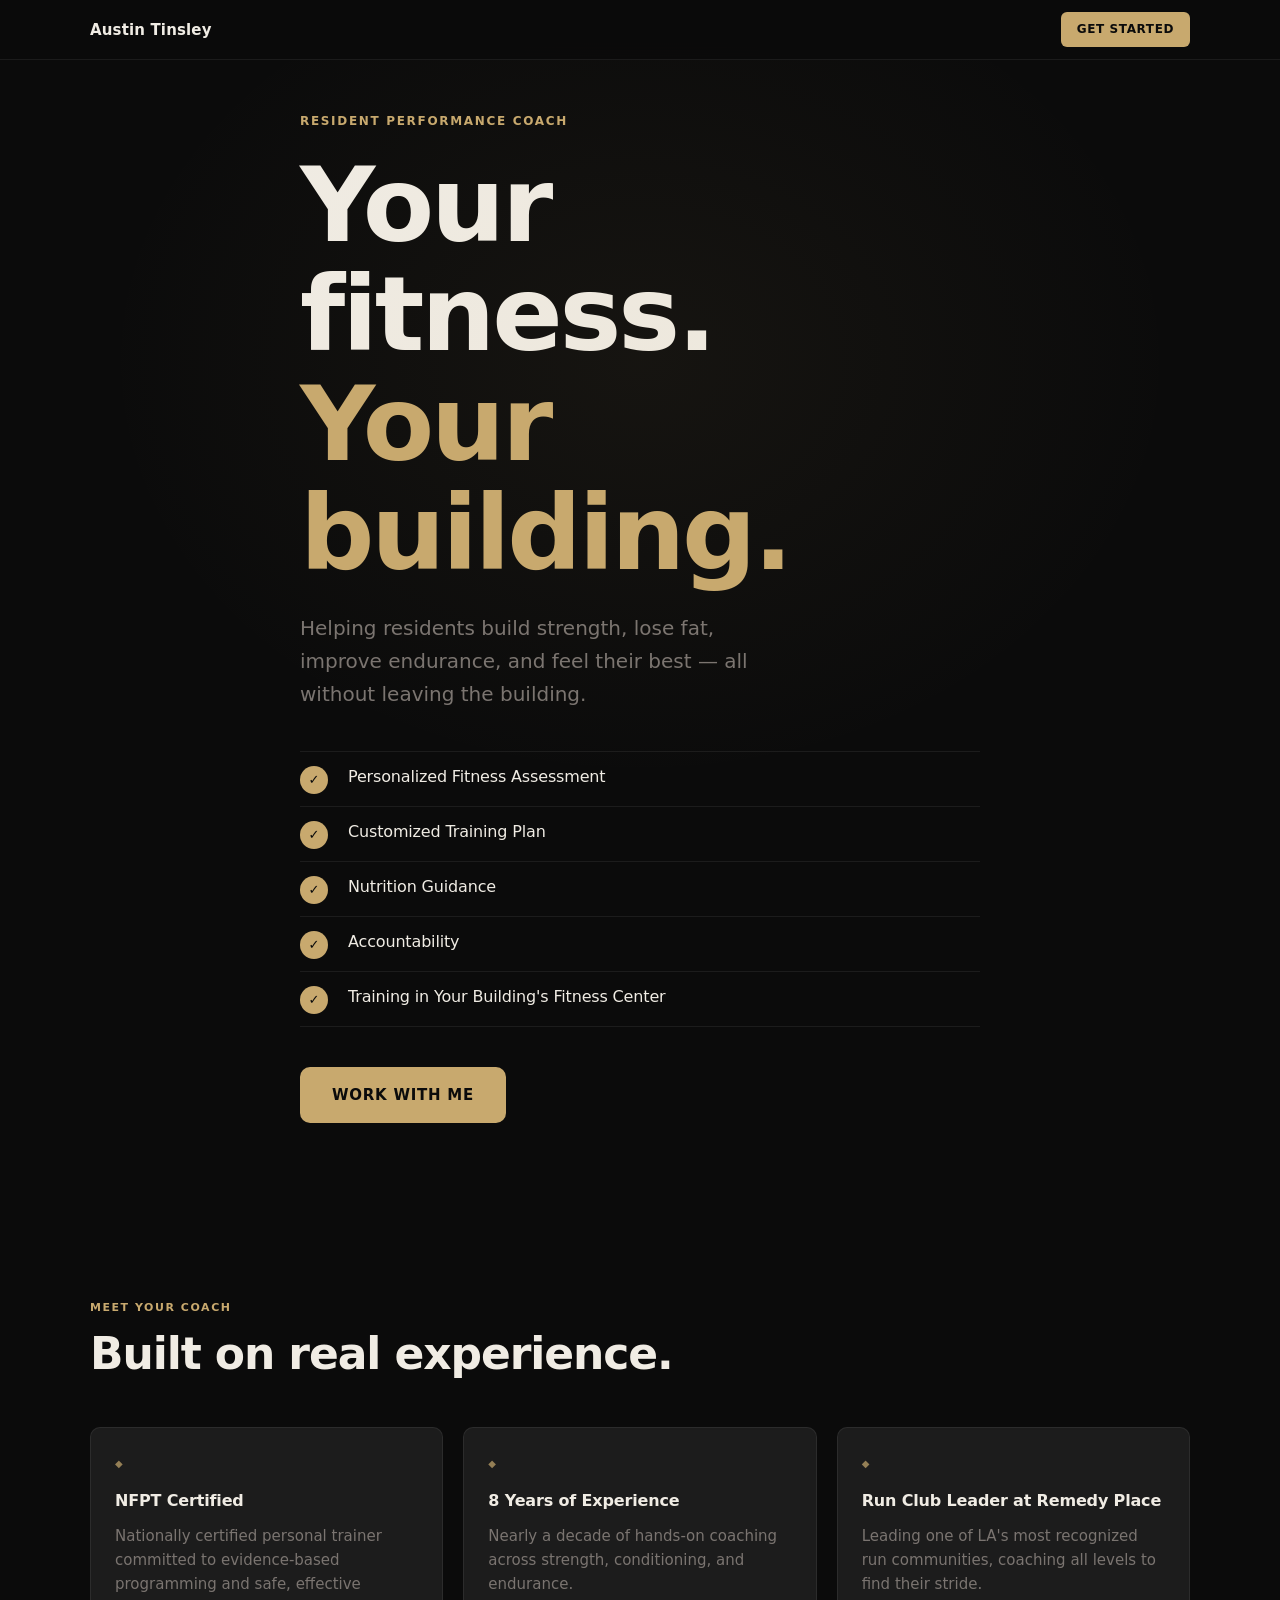
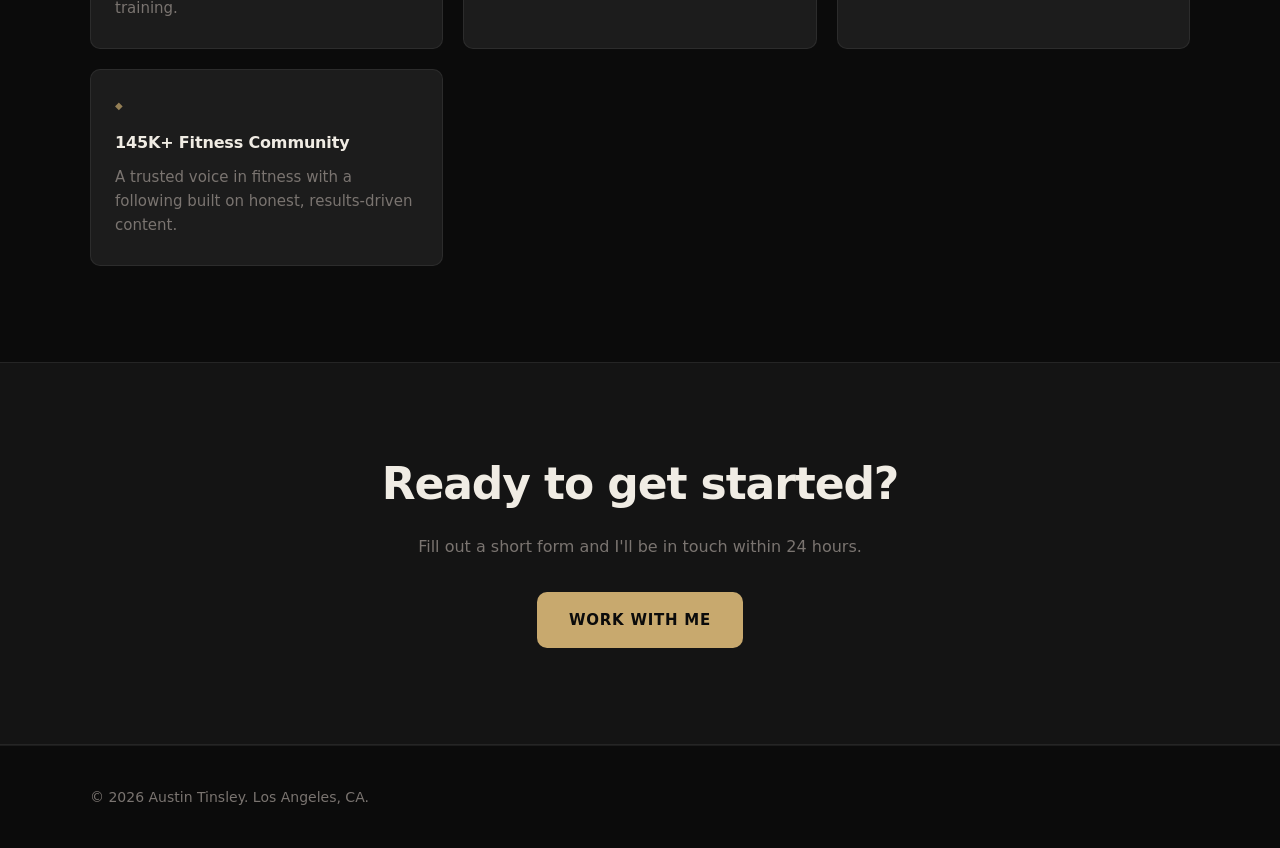
==== index.html @ e9314bbe "Move benefits into hero, button below list" ====
<!DOCTYPE html>
<html lang="en">
<head>
  <meta charset="UTF-8">
  <meta name="viewport" content="width=device-width, initial-scale=1.0">
  <meta name="description" content="Austin Tinsley — Resident Performance Coach. Personalized training right in your building.">
  <title>Austin Tinsley — Resident Performance Coach</title>
  <link rel="stylesheet" href="styles.css">
</head>
<body class="landing">

  <!-- ── Nav ──────────────────────────────────────────────────────────────── -->
  <nav class="nav">
    <div class="nav-inner">
      <span class="nav-logo">Austin Tinsley</span>
      <a href="/form" class="btn btn-sm">Get Started</a>
    </div>
  </nav>

  <!-- ── Hero + Benefits ───────────────────────────────────────────────────── -->
  <section class="hero">
    <div class="container">
      <p class="hero-eyebrow">Resident Performance Coach</p>
      <h1 class="hero-headline">Your fitness.<br><span class="accent">Your building.</span></h1>
      <p class="hero-sub">
        Helping residents build strength, lose fat, improve endurance, and feel their best — all without leaving the building.
      </p>

      <ul class="benefits-list hero-benefits">
        <li class="benefit-item">
          <span class="benefit-check">&#10003;</span>
          <div>
            <h3>Personalized Fitness Assessment</h3>
          </div>
        </li>
        <li class="benefit-item">
          <span class="benefit-check">&#10003;</span>
          <div>
            <h3>Customized Training Plan</h3>
          </div>
        </li>
        <li class="benefit-item">
          <span class="benefit-check">&#10003;</span>
          <div>
            <h3>Nutrition Guidance</h3>
          </div>
        </li>
        <li class="benefit-item">
          <span class="benefit-check">&#10003;</span>
          <div>
            <h3>Accountability</h3>
          </div>
        </li>
        <li class="benefit-item">
          <span class="benefit-check">&#10003;</span>
          <div>
            <h3>Training in Your Building's Fitness Center</h3>
          </div>
        </li>
      </ul>

      <a href="/form" class="btn btn-lg">Work With Me</a>
    </div>
  </section>

  <!-- ── Meet Your Coach ───────────────────────────────────────────────────── -->
  <section class="section" id="about">
    <div class="container">
      <p class="section-label">Meet Your Coach</p>
      <h2 class="section-heading">Built on real experience.</h2>
      <div class="coach-grid">
        <div class="cred-card">
          <div class="cred-icon">&#9670;</div>
          <h3>NFPT Certified</h3>
          <p>Nationally certified personal trainer committed to evidence-based programming and safe, effective training.</p>
        </div>
        <div class="cred-card">
          <div class="cred-icon">&#9670;</div>
          <h3>8 Years of Experience</h3>
          <p>Nearly a decade of hands-on coaching across strength, conditioning, and endurance.</p>
        </div>
        <div class="cred-card">
          <div class="cred-icon">&#9670;</div>
          <h3>Run Club Leader at Remedy Place</h3>
          <p>Leading one of LA's most recognized run communities, coaching all levels to find their stride.</p>
        </div>
        <div class="cred-card">
          <div class="cred-icon">&#9670;</div>
          <h3>145K+ Fitness Community</h3>
          <p>A trusted voice in fitness with a following built on honest, results-driven content.</p>
        </div>
      </div>
    </div>
  </section>

  <!-- ── CTA ───────────────────────────────────────────────────────────────── -->
  <section class="section section-alt" id="cta">
    <div class="container cta-center">
      <h2 class="section-heading">Ready to get started?</h2>
      <p class="cta-sub">Fill out a short form and I'll be in touch within 24 hours.</p>
      <a href="/form" class="btn btn-lg">Work With Me</a>
    </div>
  </section>

  <!-- ── Footer ────────────────────────────────────────────────────────────── -->
  <footer class="footer">
    <div class="container">
      <p>&copy; 2026 Austin Tinsley. Los Angeles, CA.</p>
    </div>
  </footer>

</body>
</html>
---- styles.css ----
/* =============================================================================
   Coaching Intake Form — Styles
   Dark luxury theme. Mobile-first, no dependencies.
   ============================================================================= */

/* --- Custom Properties ---------------------------------------------------- */
:root {
  --bg:            #0b0b0b;
  --surface:       #141414;
  --surface-2:     #1c1c1c;
  --border:        rgba(255, 255, 255, 0.07);
  --border-focus:  #c8a96e;
  --accent:        #c8a96e;
  --accent-dim:    rgba(200, 169, 110, 0.12);
  --text:          #f0ece4;
  --text-muted:    #7a7470;
  --text-label:    #b0a898;
  --error:         #e05c5c;
  --error-bg:      rgba(224, 92, 92, 0.08);
  --success:       #5cb87a;
  --success-bg:    rgba(92, 184, 122, 0.08);
  --radius:        10px;
  --radius-sm:     6px;
  --transition:    180ms ease;
  --font:          -apple-system, BlinkMacSystemFont, 'Segoe UI', system-ui, sans-serif;
  --max-width:     680px;
}

/* --- Reset ----------------------------------------------------------------- */
*, *::before, *::after { box-sizing: border-box; margin: 0; padding: 0; }

/* --- Base ------------------------------------------------------------------ */
html {
  font-size: 16px;
  -webkit-text-size-adjust: 100%;
}

body {
  background: var(--bg);
  color: var(--text);
  font-family: var(--font);
  font-size: 1rem;
  line-height: 1.6;
  min-height: 100dvh;
  padding: 2rem 1rem 4rem;
}

/* --- Layout ---------------------------------------------------------------- */
.container {
  max-width: var(--max-width);
  margin: 0 auto;
}

/* --- Header ---------------------------------------------------------------- */
.header {
  text-align: center;
  padding: 2rem 0 2.5rem;
}

.header h1 {
  font-size: clamp(1.75rem, 5vw, 2.5rem);
  font-weight: 700;
  letter-spacing: -0.02em;
  color: var(--text);
  line-height: 1.2;
}

.header h1 span {
  color: var(--accent);
}

.subtitle {
  margin-top: 0.625rem;
  color: var(--text-muted);
  font-size: 0.9375rem;
}

/* --- Form sections --------------------------------------------------------- */
.form-section {
  background: var(--surface);
  border: 1px solid var(--border);
  border-radius: var(--radius);
  padding: 1.75rem 1.5rem;
  margin-bottom: 1.25rem;
}

.section-title {
  font-size: 0.6875rem;
  font-weight: 600;
  letter-spacing: 0.12em;
  text-transform: uppercase;
  color: var(--accent);
  margin-bottom: 1.5rem;
}

/* --- Field ----------------------------------------------------------------- */
.field {
  margin-bottom: 1.25rem;
}

.field:last-child {
  margin-bottom: 0;
}

/* Two-column row on wider screens */
.row {
  display: grid;
  gap: 1rem;
  margin-bottom: 1.25rem;
}

@media (min-width: 480px) {
  .row {
    grid-template-columns: 1fr 1fr;
  }
}

.row .field {
  margin-bottom: 0;
}

/* --- Labels --------------------------------------------------------------- */
label {
  display: block;
  font-size: 0.875rem;
  font-weight: 500;
  color: var(--text-label);
  margin-bottom: 0.5rem;
  letter-spacing: 0.01em;
}

.required {
  color: var(--accent);
  margin-left: 1px;
}

/* --- Inputs / Selects / Textareas ----------------------------------------- */
input,
select,
textarea {
  display: block;
  width: 100%;
  background: var(--surface-2);
  border: 1px solid var(--border);
  border-radius: var(--radius-sm);
  color: var(--text);
  font-family: var(--font);
  font-size: 1rem;
  padding: 0.75rem 1rem;
  transition: border-color var(--transition), background var(--transition), box-shadow var(--transition);
  appearance: none;
  -webkit-appearance: none;
  outline: none;
  line-height: 1.5;
}

input::placeholder,
textarea::placeholder {
  color: var(--text-muted);
  opacity: 1;
}

/* Custom select arrow */
select {
  background-image: url("data:image/svg+xml,%3Csvg xmlns='http://www.w3.org/2000/svg' width='12' height='8' viewBox='0 0 12 8'%3E%3Cpath d='M1 1l5 5 5-5' stroke='%237a7470' stroke-width='1.5' fill='none' stroke-linecap='round' stroke-linejoin='round'/%3E%3C/svg%3E");
  background-repeat: no-repeat;
  background-position: right 1rem center;
  padding-right: 2.5rem;
  cursor: pointer;
}

select option {
  background: var(--surface-2);
  color: var(--text);
}

textarea {
  resize: vertical;
  min-height: 90px;
}

/* Date input icon tint */
input[type="date"]::-webkit-calendar-picker-indicator {
  filter: invert(0.5);
  cursor: pointer;
}

/* Focus state */
input:focus,
select:focus,
textarea:focus {
  border-color: var(--border-focus);
  box-shadow: 0 0 0 3px var(--accent-dim);
  background: #1f1e1c;
}

/* Invalid / error state */
input.invalid,
select.invalid,
textarea.invalid {
  border-color: var(--error);
  box-shadow: 0 0 0 3px var(--error-bg);
}

/* --- Inline errors --------------------------------------------------------- */
.error {
  display: block;
  font-size: 0.8125rem;
  color: var(--error);
  margin-top: 0.375rem;
  min-height: 1.2em;
}

/* --- Submit area ----------------------------------------------------------- */
.submit-area {
  margin-top: 2rem;
}

#submitBtn {
  display: block;
  width: 100%;
  background: var(--accent);
  color: #0b0b0b;
  font-family: var(--font);
  font-size: 1rem;
  font-weight: 700;
  letter-spacing: 0.04em;
  text-transform: uppercase;
  border: none;
  border-radius: var(--radius);
  padding: 1rem;
  cursor: pointer;
  transition: opacity var(--transition), transform var(--transition);
  min-height: 56px;
}

#submitBtn:hover:not(:disabled) {
  opacity: 0.88;
}

#submitBtn:active:not(:disabled) {
  transform: scale(0.99);
}

#submitBtn:disabled {
  opacity: 0.5;
  cursor: not-allowed;
}

/* Loading dots animation */
.btn-loading::after {
  content: '';
  display: inline-block;
  width: 4px;
  height: 4px;
  background: currentColor;
  border-radius: 50%;
  margin-left: 8px;
  animation: dots 1s steps(3, end) infinite;
  vertical-align: middle;
}

@keyframes dots {
  0%   { box-shadow: 0 0, 10px 0, 20px 0; opacity: 0.2; }
  33%  { box-shadow: 0 0, 10px 0, 20px 0; opacity: 1; }
  66%  { box-shadow: 0 0 #0000, 10px 0, 20px 0; opacity: 1; }
  100% { box-shadow: 0 0 #0000, 10px 0 #0000, 20px 0; opacity: 1; }
}

/* --- Success message ------------------------------------------------------- */
.success-message {
  background: var(--success-bg);
  border: 1px solid rgba(92, 184, 122, 0.2);
  border-radius: var(--radius);
  padding: 3rem 2rem;
  text-align: center;
  margin-top: 1rem;
}

.success-icon {
  width: 56px;
  height: 56px;
  background: var(--success);
  color: #0b0b0b;
  border-radius: 50%;
  display: flex;
  align-items: center;
  justify-content: center;
  font-size: 1.5rem;
  font-weight: 700;
  margin: 0 auto 1.5rem;
}

.success-message h2 {
  font-size: 1.5rem;
  margin-bottom: 0.5rem;
}

.success-message p {
  color: var(--text-muted);
}

/* --- Error banner ---------------------------------------------------------- */
.error-banner {
  background: var(--error-bg);
  border: 1px solid rgba(224, 92, 92, 0.25);
  border-radius: var(--radius-sm);
  padding: 1rem 1.25rem;
  margin-top: 1rem;
  color: var(--error);
  font-size: 0.9375rem;
}

/* --- Utility -------------------------------------------------------------- */
[hidden] { display: none !important; }

/* =============================================================================
   Landing Page Styles
   ============================================================================= */

/* Nav */
.nav {
  position: fixed;
  top: 0;
  left: 0;
  right: 0;
  z-index: 100;
  padding: 0 1.5rem;
  height: 60px;
  display: flex;
  align-items: center;
  background: rgba(11, 11, 11, 0.85);
  backdrop-filter: blur(12px);
  -webkit-backdrop-filter: blur(12px);
  border-bottom: 1px solid var(--border);
}

.nav-inner {
  width: 100%;
  max-width: 1100px;
  margin: 0 auto;
  display: flex;
  align-items: center;
  justify-content: space-between;
}

.nav-logo {
  font-size: 0.9375rem;
  font-weight: 600;
  letter-spacing: 0.01em;
  color: var(--text);
  text-decoration: none;
}

.nav-tag {
  font-size: 0.8125rem;
  color: var(--text-muted);
  letter-spacing: 0.06em;
  text-transform: uppercase;
}

/* Buttons */
.btn {
  display: inline-block;
  background: var(--accent);
  color: #0b0b0b;
  font-family: var(--font);
  font-weight: 700;
  letter-spacing: 0.05em;
  text-transform: uppercase;
  text-decoration: none;
  border-radius: var(--radius);
  border: none;
  cursor: pointer;
  transition: opacity var(--transition), transform var(--transition);
  white-space: nowrap;
}

.btn:hover { opacity: 0.88; }
.btn:active { transform: scale(0.98); }

.btn-sm {
  font-size: 0.75rem;
  padding: 0.5rem 1rem;
  border-radius: var(--radius-sm);
}

.btn-lg {
  font-size: 0.9375rem;
  padding: 1rem 2rem;
}

/* Landing body offset for fixed nav */
body.landing {
  padding: 0;
}

/* Hero */
.hero {
  display: flex;
  align-items: center;
  padding: 7rem 1.5rem 5rem;
  position: relative;
}

.hero::before {
  content: '';
  position: absolute;
  inset: 0;
  background: radial-gradient(ellipse 60% 50% at 50% 30%, rgba(200, 169, 110, 0.06) 0%, transparent 70%);
  pointer-events: none;
}

.hero-eyebrow {
  font-size: 0.75rem;
  font-weight: 600;
  letter-spacing: 0.14em;
  text-transform: uppercase;
  color: var(--accent);
  margin-bottom: 1.25rem;
}

.hero-headline {
  font-size: clamp(3rem, 9vw, 6.5rem);
  font-weight: 700;
  letter-spacing: -0.03em;
  line-height: 1.05;
  color: var(--text);
  margin-bottom: 1.5rem;
}

.hero-sub {
  font-size: clamp(1rem, 2.5vw, 1.25rem);
  color: var(--text-muted);
  max-width: 460px;
  line-height: 1.65;
  margin-bottom: 2.5rem;
}

.accent { color: var(--accent); }

/* Sections */
.section {
  padding: 6rem 1.5rem;
}

.section-alt {
  background: var(--surface);
  border-top: 1px solid var(--border);
  border-bottom: 1px solid var(--border);
}

.section .container {
  max-width: 1100px;
}

.section-label {
  font-size: 0.6875rem;
  font-weight: 600;
  letter-spacing: 0.14em;
  text-transform: uppercase;
  color: var(--accent);
  margin-bottom: 0.75rem;
}

.section-heading {
  font-size: clamp(1.75rem, 4vw, 2.75rem);
  font-weight: 700;
  letter-spacing: -0.025em;
  color: var(--text);
  margin-bottom: 3rem;
  line-height: 1.15;
}

/* Credentials grid */
.cred-grid {
  display: grid;
  gap: 1.25rem;
  grid-template-columns: 1fr;
}

@media (min-width: 640px) {
  .cred-grid { grid-template-columns: repeat(3, 1fr); }
}

.cred-card {
  background: var(--surface-2);
  border: 1px solid var(--border);
  border-radius: var(--radius);
  padding: 1.75rem 1.5rem;
}

.cred-icon {
  color: var(--accent);
  font-size: 0.625rem;
  margin-bottom: 1rem;
  opacity: 0.7;
}

.cred-card h3 {
  font-size: 1rem;
  font-weight: 600;
  color: var(--text);
  margin-bottom: 0.625rem;
  letter-spacing: -0.01em;
}

.cred-card p {
  font-size: 0.9375rem;
  color: var(--text-muted);
  line-height: 1.6;
}

/* Offer list */
.offer-list {
  display: flex;
  flex-direction: column;
  gap: 0;
}

.offer-item {
  display: flex;
  gap: 1.75rem;
  align-items: flex-start;
  padding: 1.75rem 0;
  border-bottom: 1px solid var(--border);
}

.offer-item:first-child { border-top: 1px solid var(--border); }

.offer-num {
  font-size: 0.6875rem;
  font-weight: 700;
  letter-spacing: 0.1em;
  color: var(--accent);
  padding-top: 0.25rem;
  flex-shrink: 0;
  min-width: 2rem;
}

.offer-item h3 {
  font-size: 1.125rem;
  font-weight: 600;
  color: var(--text);
  margin-bottom: 0.375rem;
  letter-spacing: -0.01em;
}

.offer-item p {
  font-size: 0.9375rem;
  color: var(--text-muted);
  line-height: 1.6;
}

/* Steps */
.steps {
  display: flex;
  flex-direction: column;
  gap: 0;
  margin-bottom: 4rem;
}

.step {
  display: flex;
  gap: 1.75rem;
  align-items: flex-start;
}

.step-num {
  width: 36px;
  height: 36px;
  border-radius: 50%;
  border: 1px solid var(--accent);
  color: var(--accent);
  font-size: 0.8125rem;
  font-weight: 700;
  display: flex;
  align-items: center;
  justify-content: center;
  flex-shrink: 0;
}

.step h3 {
  font-size: 1.125rem;
  font-weight: 600;
  color: var(--text);
  margin-bottom: 0.375rem;
  letter-spacing: -0.01em;
}

.step p {
  font-size: 0.9375rem;
  color: var(--text-muted);
  line-height: 1.6;
}

.step-divider {
  width: 1px;
  height: 2.5rem;
  background: var(--border);
  margin-left: 17px;
}

/* CTA block */
.cta-block {
  display: flex;
  flex-direction: column;
  align-items: flex-start;
  gap: 0.875rem;
}

.cta-note {
  font-size: 0.875rem;
  color: var(--text-muted);
}

/* Footer */
.footer {
  padding: 2.5rem 1.5rem;
  border-top: 1px solid var(--border);
}

.footer .container {
  max-width: 1100px;
}

.footer p {
  font-size: 0.875rem;
  color: var(--text-muted);
}

/* Hero benefits — compact, no descriptions */
.hero-benefits {
  margin: 2rem 0 2.5rem;
}

.hero-benefits .benefit-item {
  padding: 0.75rem 0;
  border-bottom: 1px solid var(--border);
}

.hero-benefits .benefit-item:first-child {
  border-top: 1px solid var(--border);
}

.hero-benefits .benefit-item h3 {
  font-size: 1rem;
  font-weight: 500;
  color: var(--text);
}

/* Photo section */
.photo-section {
  padding: 0 1.5rem;
}

.photo-placeholder {
  max-width: 1100px;
  margin: 0 auto;
  height: 480px;
  background: var(--surface);
  border: 1px solid var(--border);
  border-radius: var(--radius);
  display: flex;
  align-items: center;
  justify-content: center;
  color: var(--text-muted);
  font-size: 0.9375rem;
  letter-spacing: 0.02em;
}

.photo-placeholder img {
  width: 100%;
  height: 100%;
  object-fit: cover;
  border-radius: var(--radius);
  display: block;
}

/* Benefits list */
.benefits-list {
  list-style: none;
}

.benefit-item {
  display: flex;
  gap: 1.25rem;
  align-items: flex-start;
  padding: 1.5rem 0;
  border-bottom: 1px solid var(--border);
}

.benefit-item:first-child {
  border-top: 1px solid var(--border);
}

.benefit-check {
  width: 28px;
  height: 28px;
  background: var(--accent);
  color: #0b0b0b;
  border-radius: 50%;
  display: flex;
  align-items: center;
  justify-content: center;
  font-size: 0.8125rem;
  font-weight: 700;
  flex-shrink: 0;
  margin-top: 2px;
}

.benefit-item h3 {
  font-size: 1rem;
  font-weight: 600;
  color: var(--text);
  margin-bottom: 0.25rem;
  letter-spacing: -0.01em;
}

.benefit-item p {
  font-size: 0.9375rem;
  color: var(--text-muted);
  line-height: 1.6;
}

/* Coach grid */
.coach-grid {
  display: grid;
  gap: 1.25rem;
  grid-template-columns: 1fr;
}

@media (min-width: 640px) {
  .coach-grid { grid-template-columns: repeat(2, 1fr); }
}

@media (min-width: 900px) {
  .coach-grid { grid-template-columns: repeat(3, 1fr); }
}

/* CTA center block */
.cta-center {
  text-align: center;
}

.cta-sub {
  font-size: 1rem;
  color: var(--text-muted);
  margin-bottom: 2rem;
  margin-top: -1.5rem;
}

/* Form page nav offset */
body:not(.landing) {
  padding-top: 80px;
}

.form-page {
  padding-bottom: 4rem;
}

.form-page .header {
  padding-top: 2rem;
}
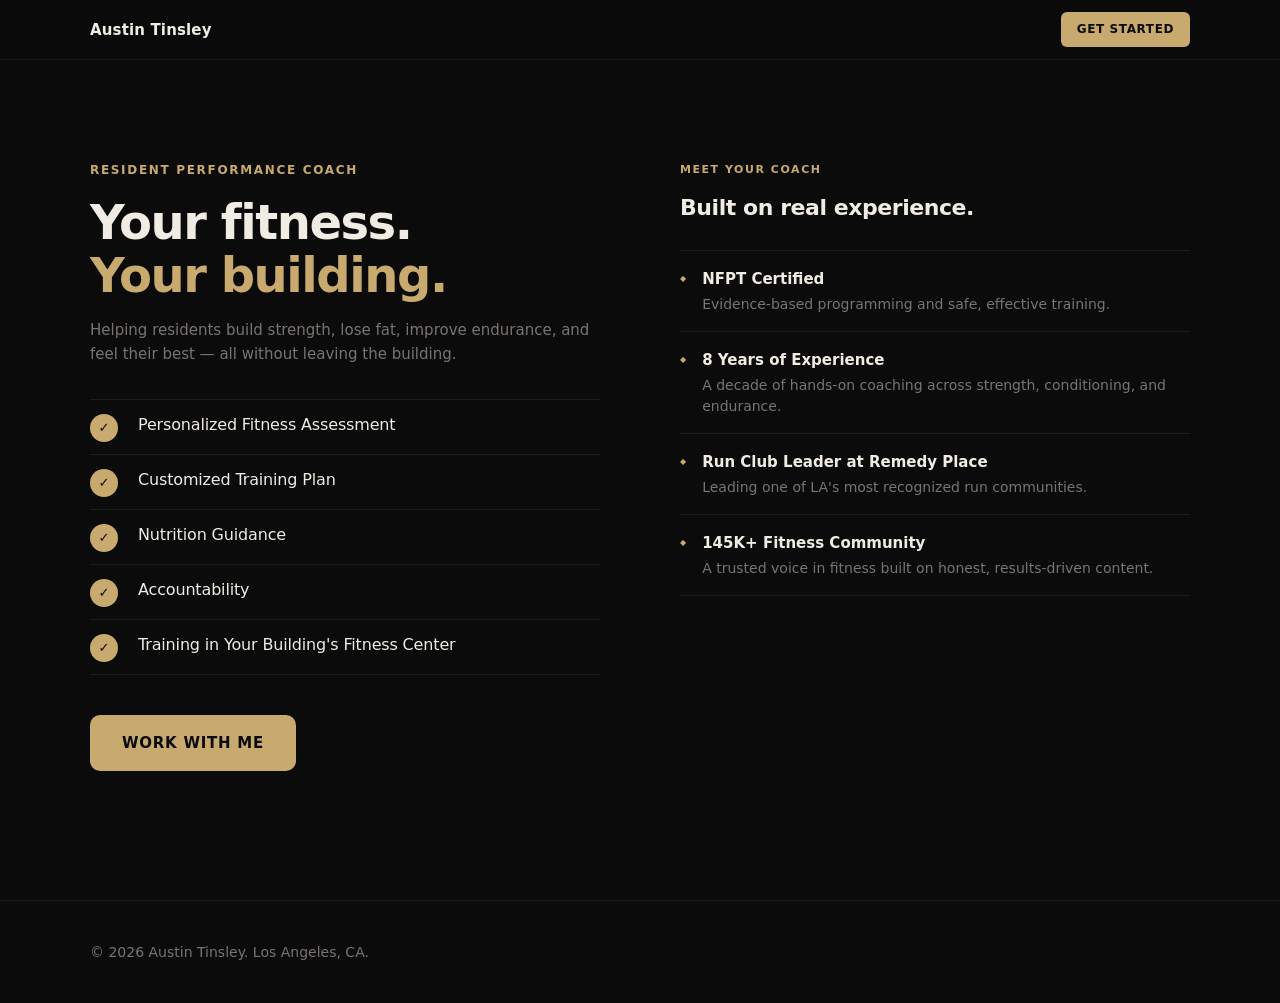
==== commit 02f7d039: "Two-column hero: benefits left, credentials right, all above fold" ====
--- a/index.html
+++ b/index.html
@@ -17,88 +17,78 @@
     </div>
   </nav>
 
-  <!-- ── Hero + Benefits ───────────────────────────────────────────────────── -->
+  <!-- ── Main hero — two column layout ─────────────────────────────────────── -->
   <section class="hero">
-    <div class="container">
-      <p class="hero-eyebrow">Resident Performance Coach</p>
-      <h1 class="hero-headline">Your fitness.<br><span class="accent">Your building.</span></h1>
-      <p class="hero-sub">
-        Helping residents build strength, lose fat, improve endurance, and feel their best — all without leaving the building.
-      </p>
+    <div class="hero-grid">
 
-      <ul class="benefits-list hero-benefits">
-        <li class="benefit-item">
-          <span class="benefit-check">&#10003;</span>
-          <div>
+      <!-- Left: headline + benefits + CTA -->
+      <div class="hero-left">
+        <p class="hero-eyebrow">Resident Performance Coach</p>
+        <h1 class="hero-headline">Your fitness.<br><span class="accent">Your building.</span></h1>
+        <p class="hero-sub">
+          Helping residents build strength, lose fat, improve endurance, and feel their best — all without leaving the building.
+        </p>
+        <ul class="benefits-list hero-benefits">
+          <li class="benefit-item">
+            <span class="benefit-check">&#10003;</span>
             <h3>Personalized Fitness Assessment</h3>
+          </li>
+          <li class="benefit-item">
+            <span class="benefit-check">&#10003;</span>
+            <h3>Customized Training Plan</h3>
+          </li>
+          <li class="benefit-item">
+            <span class="benefit-check">&#10003;</span>
+            <h3>Nutrition Guidance</h3>
+          </li>
+          <li class="benefit-item">
+            <span class="benefit-check">&#10003;</span>
+            <h3>Accountability</h3>
+          </li>
+          <li class="benefit-item">
+            <span class="benefit-check">&#10003;</span>
+            <h3>Training in Your Building's Fitness Center</h3>
+          </li>
+        </ul>
+        <a href="/form" class="btn btn-lg">Work With Me</a>
+      </div>
+
+      <!-- Right: coach credentials -->
+      <div class="hero-right">
+        <p class="section-label">Meet Your Coach</p>
+        <h2 class="hero-right-heading">Built on real experience.</h2>
+        <div class="cred-stack">
+          <div class="cred-row">
+            <span class="cred-dot">&#9670;</span>
+            <div>
+              <h3>NFPT Certified</h3>
+              <p>Evidence-based programming and safe, effective training.</p>
+            </div>
           </div>
-        </li>
-        <li class="benefit-item">
-          <span class="benefit-check">&#10003;</span>
-          <div>
-            <h3>Customized Training Plan</h3>
+          <div class="cred-row">
+            <span class="cred-dot">&#9670;</span>
+            <div>
+              <h3>8 Years of Experience</h3>
+              <p>A decade of hands-on coaching across strength, conditioning, and endurance.</p>
+            </div>
           </div>
-        </li>
-        <li class="benefit-item">
-          <span class="benefit-check">&#10003;</span>
-          <div>
-            <h3>Nutrition Guidance</h3>
+          <div class="cred-row">
+            <span class="cred-dot">&#9670;</span>
+            <div>
+              <h3>Run Club Leader at Remedy Place</h3>
+              <p>Leading one of LA's most recognized run communities.</p>
+            </div>
           </div>
-        </li>
-        <li class="benefit-item">
-          <span class="benefit-check">&#10003;</span>
-          <div>
-            <h3>Accountability</h3>
+          <div class="cred-row">
+            <span class="cred-dot">&#9670;</span>
+            <div>
+              <h3>145K+ Fitness Community</h3>
+              <p>A trusted voice in fitness built on honest, results-driven content.</p>
+            </div>
           </div>
-        </li>
-        <li class="benefit-item">
-          <span class="benefit-check">&#10003;</span>
-          <div>
-            <h3>Training in Your Building's Fitness Center</h3>
-          </div>
-        </li>
-      </ul>
-
-      <a href="/form" class="btn btn-lg">Work With Me</a>
-    </div>
-  </section>
-
-  <!-- ── Meet Your Coach ───────────────────────────────────────────────────── -->
-  <section class="section" id="about">
-    <div class="container">
-      <p class="section-label">Meet Your Coach</p>
-      <h2 class="section-heading">Built on real experience.</h2>
-      <div class="coach-grid">
-        <div class="cred-card">
-          <div class="cred-icon">&#9670;</div>
-          <h3>NFPT Certified</h3>
-          <p>Nationally certified personal trainer committed to evidence-based programming and safe, effective training.</p>
-        </div>
-        <div class="cred-card">
-          <div class="cred-icon">&#9670;</div>
-          <h3>8 Years of Experience</h3>
-          <p>Nearly a decade of hands-on coaching across strength, conditioning, and endurance.</p>
-        </div>
-        <div class="cred-card">
-          <div class="cred-icon">&#9670;</div>
-          <h3>Run Club Leader at Remedy Place</h3>
-          <p>Leading one of LA's most recognized run communities, coaching all levels to find their stride.</p>
-        </div>
-        <div class="cred-card">
-          <div class="cred-icon">&#9670;</div>
-          <h3>145K+ Fitness Community</h3>
-          <p>A trusted voice in fitness with a following built on honest, results-driven content.</p>
         </div>
       </div>
-    </div>
-  </section>
 
-  <!-- ── CTA ───────────────────────────────────────────────────────────────── -->
-  <section class="section section-alt" id="cta">
-    <div class="container cta-center">
-      <h2 class="section-heading">Ready to get started?</h2>
-      <p class="cta-sub">Fill out a short form and I'll be in touch within 24 hours.</p>
-      <a href="/form" class="btn btn-lg">Work With Me</a>
     </div>
   </section>
 
--- a/styles.css
+++ b/styles.css
@@ -397,18 +397,28 @@
 
 /* Hero */
 .hero {
+  min-height: 100dvh;
   display: flex;
   align-items: center;
-  padding: 7rem 1.5rem 5rem;
+  padding: 5rem 1.5rem 3rem;
   position: relative;
 }
 
-.hero::before {
-  content: '';
-  position: absolute;
-  inset: 0;
-  background: radial-gradient(ellipse 60% 50% at 50% 30%, rgba(200, 169, 110, 0.06) 0%, transparent 70%);
-  pointer-events: none;
+.hero-grid {
+  width: 100%;
+  max-width: 1100px;
+  margin: 0 auto;
+  display: grid;
+  grid-template-columns: 1fr;
+  gap: 3rem;
+}
+
+@media (min-width: 800px) {
+  .hero-grid {
+    grid-template-columns: 1fr 1fr;
+    gap: 5rem;
+    align-items: start;
+  }
 }
 
 .hero-eyebrow {
@@ -417,24 +427,71 @@
   letter-spacing: 0.14em;
   text-transform: uppercase;
   color: var(--accent);
-  margin-bottom: 1.25rem;
+  margin-bottom: 1rem;
 }
 
 .hero-headline {
-  font-size: clamp(3rem, 9vw, 6.5rem);
+  font-size: clamp(2rem, 4vw, 3rem);
   font-weight: 700;
   letter-spacing: -0.03em;
-  line-height: 1.05;
-  color: var(--text);
+  line-height: 1.1;
+  color: var(--text);
+  margin-bottom: 1rem;
+}
+
+.hero-sub {
+  font-size: 0.9375rem;
+  color: var(--text-muted);
+  line-height: 1.65;
   margin-bottom: 1.5rem;
 }
 
-.hero-sub {
-  font-size: clamp(1rem, 2.5vw, 1.25rem);
-  color: var(--text-muted);
-  max-width: 460px;
-  line-height: 1.65;
-  margin-bottom: 2.5rem;
+/* Right column */
+.hero-right-heading {
+  font-size: 1.375rem;
+  font-weight: 700;
+  letter-spacing: -0.02em;
+  color: var(--text);
+  margin-bottom: 1.5rem;
+  margin-top: 0.5rem;
+}
+
+.cred-stack {
+  display: flex;
+  flex-direction: column;
+  gap: 0;
+}
+
+.cred-row {
+  display: flex;
+  gap: 1rem;
+  align-items: flex-start;
+  padding: 1rem 0;
+  border-bottom: 1px solid var(--border);
+}
+
+.cred-row:first-child {
+  border-top: 1px solid var(--border);
+}
+
+.cred-dot {
+  color: var(--accent);
+  font-size: 0.5rem;
+  margin-top: 6px;
+  flex-shrink: 0;
+}
+
+.cred-row h3 {
+  font-size: 0.9375rem;
+  font-weight: 600;
+  color: var(--text);
+  margin-bottom: 0.2rem;
+}
+
+.cred-row p {
+  font-size: 0.875rem;
+  color: var(--text-muted);
+  line-height: 1.5;
 }
 
 .accent { color: var(--accent); }
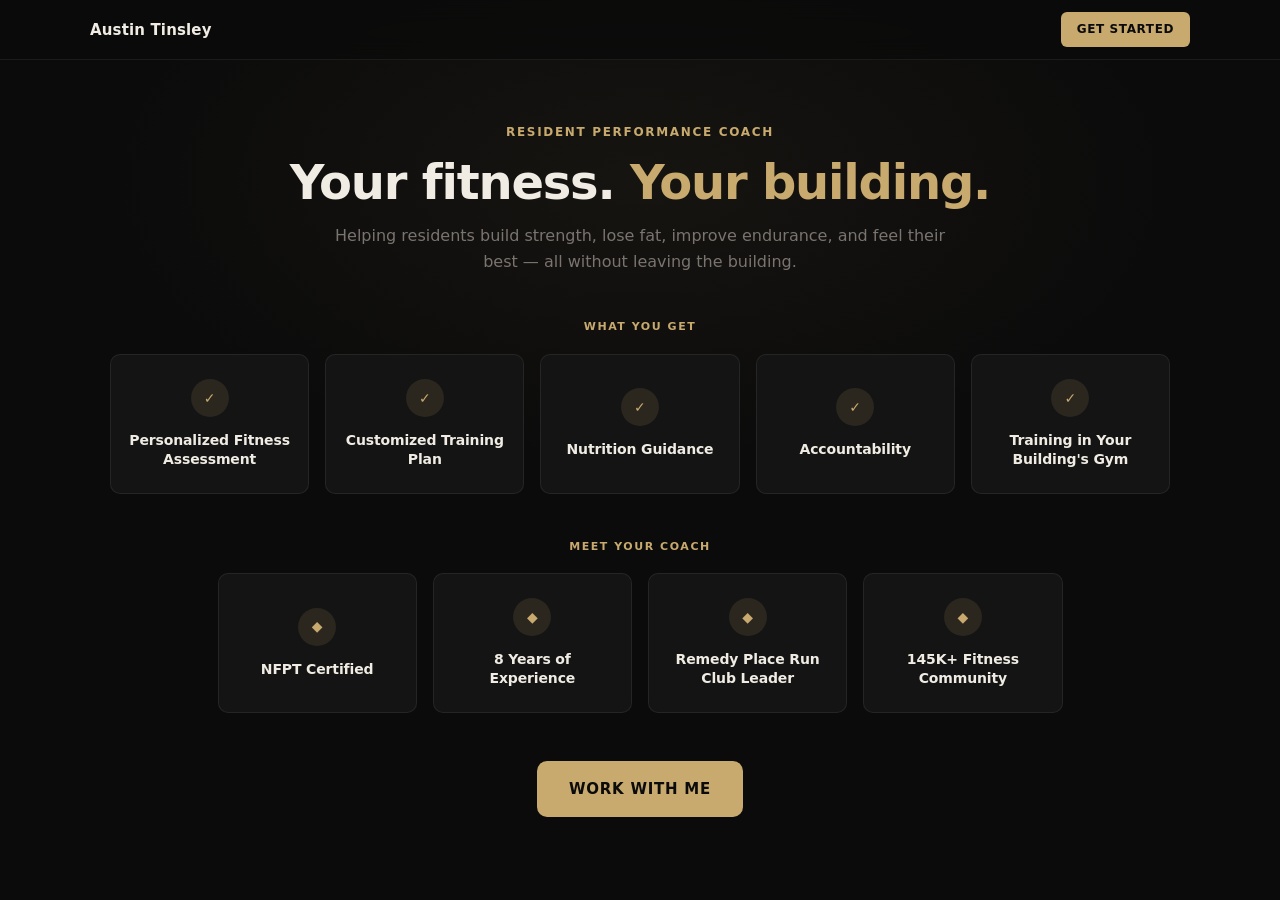
==== commit 727c9b84: "Rebuild as centered symmetrical one-pager with uniform card rows" ====
--- a/index.html
+++ b/index.html
@@ -17,87 +17,68 @@
     </div>
   </nav>
 
-  <!-- ── Main hero — two column layout ─────────────────────────────────────── -->
+  <!-- ── One-pager hero ────────────────────────────────────────────────────── -->
   <section class="hero">
-    <div class="hero-grid">
+    <div class="onepager">
 
-      <!-- Left: headline + benefits + CTA -->
-      <div class="hero-left">
-        <p class="hero-eyebrow">Resident Performance Coach</p>
-        <h1 class="hero-headline">Your fitness.<br><span class="accent">Your building.</span></h1>
-        <p class="hero-sub">
-          Helping residents build strength, lose fat, improve endurance, and feel their best — all without leaving the building.
-        </p>
-        <ul class="benefits-list hero-benefits">
-          <li class="benefit-item">
-            <span class="benefit-check">&#10003;</span>
-            <h3>Personalized Fitness Assessment</h3>
-          </li>
-          <li class="benefit-item">
-            <span class="benefit-check">&#10003;</span>
-            <h3>Customized Training Plan</h3>
-          </li>
-          <li class="benefit-item">
-            <span class="benefit-check">&#10003;</span>
-            <h3>Nutrition Guidance</h3>
-          </li>
-          <li class="benefit-item">
-            <span class="benefit-check">&#10003;</span>
-            <h3>Accountability</h3>
-          </li>
-          <li class="benefit-item">
-            <span class="benefit-check">&#10003;</span>
-            <h3>Training in Your Building's Fitness Center</h3>
-          </li>
-        </ul>
-        <a href="/form" class="btn btn-lg">Work With Me</a>
+      <!-- Intro -->
+      <p class="hero-eyebrow">Resident Performance Coach</p>
+      <h1 class="hero-headline">Your fitness. <span class="accent">Your building.</span></h1>
+      <p class="hero-sub">
+        Helping residents build strength, lose fat, improve endurance, and feel their best — all without leaving the building.
+      </p>
+
+      <!-- What you get -->
+      <p class="row-label">What You Get</p>
+      <div class="card-row cols-5">
+        <div class="info-card">
+          <span class="info-icon">&#10003;</span>
+          <h3>Personalized Fitness Assessment</h3>
+        </div>
+        <div class="info-card">
+          <span class="info-icon">&#10003;</span>
+          <h3>Customized Training Plan</h3>
+        </div>
+        <div class="info-card">
+          <span class="info-icon">&#10003;</span>
+          <h3>Nutrition Guidance</h3>
+        </div>
+        <div class="info-card">
+          <span class="info-icon">&#10003;</span>
+          <h3>Accountability</h3>
+        </div>
+        <div class="info-card">
+          <span class="info-icon">&#10003;</span>
+          <h3>Training in Your Building's Gym</h3>
+        </div>
       </div>
 
-      <!-- Right: coach credentials -->
-      <div class="hero-right">
-        <p class="section-label">Meet Your Coach</p>
-        <h2 class="hero-right-heading">Built on real experience.</h2>
-        <div class="cred-stack">
-          <div class="cred-row">
-            <span class="cred-dot">&#9670;</span>
-            <div>
-              <h3>NFPT Certified</h3>
-              <p>Evidence-based programming and safe, effective training.</p>
-            </div>
-          </div>
-          <div class="cred-row">
-            <span class="cred-dot">&#9670;</span>
-            <div>
-              <h3>8 Years of Experience</h3>
-              <p>A decade of hands-on coaching across strength, conditioning, and endurance.</p>
-            </div>
-          </div>
-          <div class="cred-row">
-            <span class="cred-dot">&#9670;</span>
-            <div>
-              <h3>Run Club Leader at Remedy Place</h3>
-              <p>Leading one of LA's most recognized run communities.</p>
-            </div>
-          </div>
-          <div class="cred-row">
-            <span class="cred-dot">&#9670;</span>
-            <div>
-              <h3>145K+ Fitness Community</h3>
-              <p>A trusted voice in fitness built on honest, results-driven content.</p>
-            </div>
-          </div>
+      <!-- Meet your coach -->
+      <p class="row-label">Meet Your Coach</p>
+      <div class="card-row cols-4">
+        <div class="info-card">
+          <span class="info-icon">&#9670;</span>
+          <h3>NFPT Certified</h3>
+        </div>
+        <div class="info-card">
+          <span class="info-icon">&#9670;</span>
+          <h3>8 Years of Experience</h3>
+        </div>
+        <div class="info-card">
+          <span class="info-icon">&#9670;</span>
+          <h3>Remedy Place Run Club Leader</h3>
+        </div>
+        <div class="info-card">
+          <span class="info-icon">&#9670;</span>
+          <h3>145K+ Fitness Community</h3>
         </div>
       </div>
+
+      <!-- CTA -->
+      <a href="/form" class="btn btn-lg hero-btn">Work With Me</a>
 
     </div>
   </section>
 
-  <!-- ── Footer ────────────────────────────────────────────────────────────── -->
-  <footer class="footer">
-    <div class="container">
-      <p>&copy; 2026 Austin Tinsley. Los Angeles, CA.</p>
-    </div>
-  </footer>
-
 </body>
 </html>
--- a/styles.css
+++ b/styles.css
@@ -395,30 +395,30 @@
   padding: 0;
 }
 
-/* Hero */
+/* Hero — centered one-pager */
 .hero {
   min-height: 100dvh;
   display: flex;
   align-items: center;
-  padding: 5rem 1.5rem 3rem;
+  justify-content: center;
+  padding: 5rem 1.5rem 2.5rem;
   position: relative;
 }
 
-.hero-grid {
+.hero::before {
+  content: '';
+  position: absolute;
+  inset: 0;
+  background: radial-gradient(ellipse 60% 45% at 50% 20%, rgba(200, 169, 110, 0.06) 0%, transparent 70%);
+  pointer-events: none;
+}
+
+.onepager {
   width: 100%;
-  max-width: 1100px;
+  max-width: 1060px;
   margin: 0 auto;
-  display: grid;
-  grid-template-columns: 1fr;
-  gap: 3rem;
-}
-
-@media (min-width: 800px) {
-  .hero-grid {
-    grid-template-columns: 1fr 1fr;
-    gap: 5rem;
-    align-items: start;
-  }
+  text-align: center;
+  position: relative;
 }
 
 .hero-eyebrow {
@@ -427,74 +427,108 @@
   letter-spacing: 0.14em;
   text-transform: uppercase;
   color: var(--accent);
-  margin-bottom: 1rem;
+  margin-bottom: 0.875rem;
 }
 
 .hero-headline {
   font-size: clamp(2rem, 4vw, 3rem);
   font-weight: 700;
-  letter-spacing: -0.03em;
+  letter-spacing: -0.025em;
   line-height: 1.1;
   color: var(--text);
-  margin-bottom: 1rem;
+  margin-bottom: 0.875rem;
 }
 
 .hero-sub {
-  font-size: 0.9375rem;
-  color: var(--text-muted);
-  line-height: 1.65;
-  margin-bottom: 1.5rem;
-}
-
-/* Right column */
-.hero-right-heading {
-  font-size: 1.375rem;
-  font-weight: 700;
-  letter-spacing: -0.02em;
-  color: var(--text);
-  margin-bottom: 1.5rem;
-  margin-top: 0.5rem;
-}
-
-.cred-stack {
+  font-size: 1rem;
+  color: var(--text-muted);
+  line-height: 1.6;
+  max-width: 620px;
+  margin: 0 auto 2.75rem;
+}
+
+.accent { color: var(--accent); }
+
+/* Row label above each card row */
+.row-label {
+  font-size: 0.6875rem;
+  font-weight: 600;
+  letter-spacing: 0.14em;
+  text-transform: uppercase;
+  color: var(--accent);
+  margin-bottom: 1.125rem;
+}
+
+/* Uniform card rows */
+.card-row {
+  display: grid;
+  gap: 1rem;
+  margin: 0 auto 2.75rem;
+}
+
+/* Equal card widths across both rows */
+.cols-5 { grid-template-columns: repeat(5, 1fr); max-width: 1060px; }
+.cols-4 { grid-template-columns: repeat(4, 1fr); max-width: 845px; }
+
+.info-card {
+  background: var(--surface);
+  border: 1px solid var(--border);
+  border-radius: var(--radius);
+  padding: 1.5rem 1rem;
   display: flex;
   flex-direction: column;
-  gap: 0;
-}
-
-.cred-row {
-  display: flex;
-  gap: 1rem;
-  align-items: flex-start;
-  padding: 1rem 0;
-  border-bottom: 1px solid var(--border);
-}
-
-.cred-row:first-child {
-  border-top: 1px solid var(--border);
-}
-
-.cred-dot {
-  color: var(--accent);
-  font-size: 0.5rem;
-  margin-top: 6px;
+  align-items: center;
+  justify-content: center;
+  gap: 0.875rem;
+  min-height: 132px;
+  transition: border-color var(--transition), transform var(--transition);
+}
+
+.info-card:hover {
+  border-color: rgba(200, 169, 110, 0.35);
+  transform: translateY(-2px);
+}
+
+.info-icon {
+  width: 38px;
+  height: 38px;
+  display: flex;
+  align-items: center;
+  justify-content: center;
+  background: var(--accent-dim);
+  color: var(--accent);
+  border-radius: 50%;
+  font-size: 0.875rem;
+  font-weight: 700;
   flex-shrink: 0;
 }
 
-.cred-row h3 {
-  font-size: 0.9375rem;
-  font-weight: 600;
-  color: var(--text);
-  margin-bottom: 0.2rem;
-}
-
-.cred-row p {
+.info-card h3 {
   font-size: 0.875rem;
-  color: var(--text-muted);
-  line-height: 1.5;
-}
-
-.accent { color: var(--accent); }
+  font-weight: 600;
+  color: var(--text);
+  line-height: 1.35;
+  letter-spacing: -0.01em;
+}
+
+.hero-btn {
+  margin-top: 0.25rem;
+}
+
+/* Responsive — keep symmetry as it stacks */
+@media (max-width: 860px) {
+  .cols-5, .cols-4 {
+    grid-template-columns: repeat(2, 1fr);
+    max-width: 440px;
+  }
+}
+
+@media (max-width: 460px) {
+  .cols-5, .cols-4 {
+    grid-template-columns: 1fr;
+    max-width: 320px;
+  }
+}
 
 /* Sections */
 .section {
@@ -686,12 +720,16 @@
   color: var(--text-muted);
 }
 
-/* Hero benefits — compact, no descriptions */
+/* Hero benefits — matches cred-row style */
 .hero-benefits {
-  margin: 2rem 0 2.5rem;
+  margin: 1.5rem 0 2rem;
+  list-style: none;
 }
 
 .hero-benefits .benefit-item {
+  display: flex;
+  gap: 0.875rem;
+  align-items: center;
   padding: 0.75rem 0;
   border-bottom: 1px solid var(--border);
 }
@@ -700,10 +738,24 @@
   border-top: 1px solid var(--border);
 }
 
+.hero-benefits .benefit-check {
+  width: auto;
+  height: auto;
+  background: none;
+  color: var(--accent);
+  border-radius: 0;
+  font-size: 0.875rem;
+  font-weight: 700;
+  flex-shrink: 0;
+  margin-top: 0;
+  display: inline;
+}
+
 .hero-benefits .benefit-item h3 {
-  font-size: 1rem;
+  font-size: 0.9375rem;
   font-weight: 500;
   color: var(--text);
+  margin: 0;
 }
 
 /* Photo section */
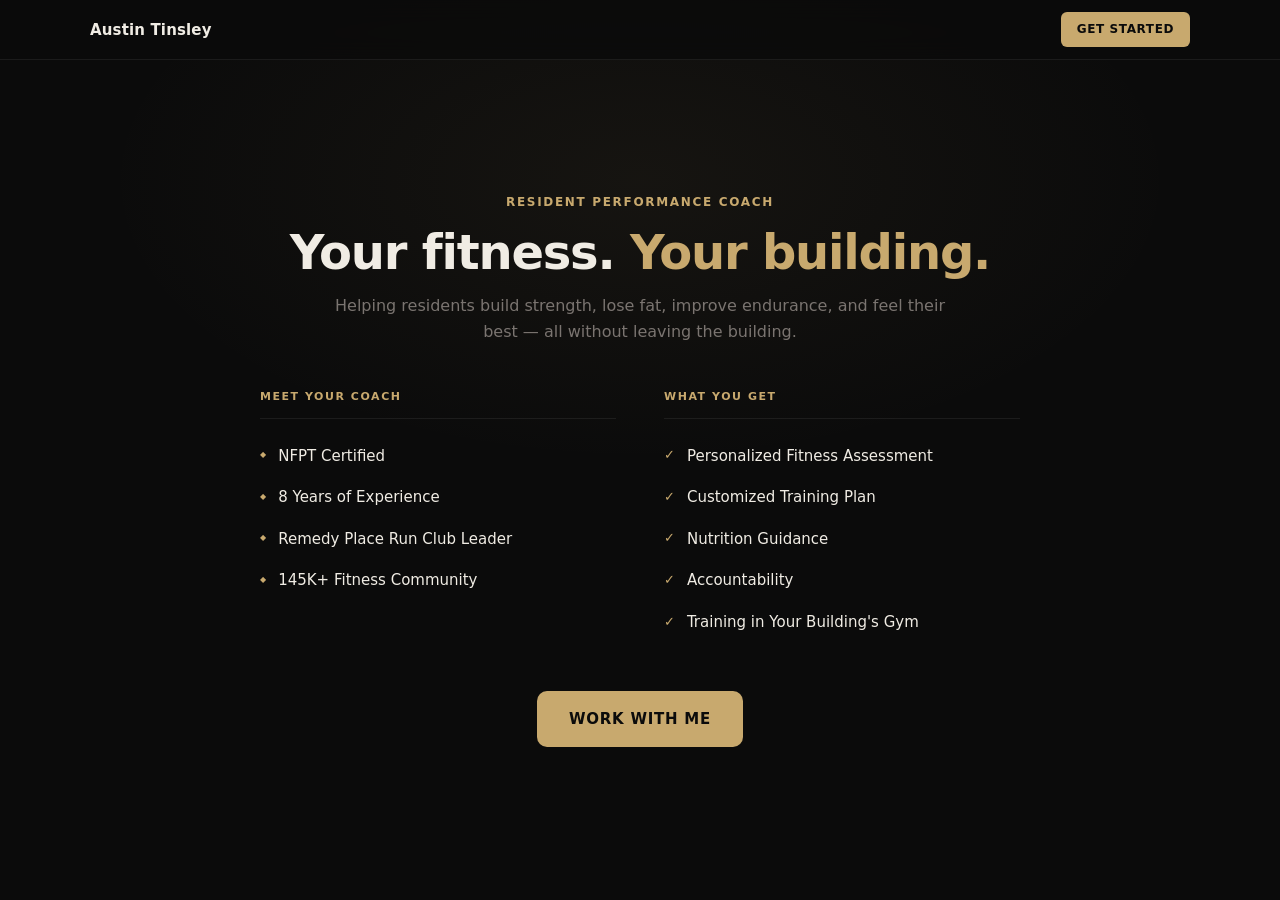
==== commit 5d61d167: "Two-column bullet lists: coach left, benefits right" ====
--- a/index.html
+++ b/index.html
@@ -28,50 +28,32 @@
         Helping residents build strength, lose fat, improve endurance, and feel their best — all without leaving the building.
       </p>
 
-      <!-- What you get -->
-      <p class="row-label">What You Get</p>
-      <div class="card-row cols-5">
-        <div class="info-card">
-          <span class="info-icon">&#10003;</span>
-          <h3>Personalized Fitness Assessment</h3>
+      <!-- Two columns -->
+      <div class="lists-grid">
+
+        <!-- Left: Meet Your Coach -->
+        <div class="list-col">
+          <p class="row-label">Meet Your Coach</p>
+          <ul class="bullet-list">
+            <li><span class="bullet">&#9670;</span>NFPT Certified</li>
+            <li><span class="bullet">&#9670;</span>8 Years of Experience</li>
+            <li><span class="bullet">&#9670;</span>Remedy Place Run Club Leader</li>
+            <li><span class="bullet">&#9670;</span>145K+ Fitness Community</li>
+          </ul>
         </div>
-        <div class="info-card">
-          <span class="info-icon">&#10003;</span>
-          <h3>Customized Training Plan</h3>
+
+        <!-- Right: What You Get -->
+        <div class="list-col">
+          <p class="row-label">What You Get</p>
+          <ul class="bullet-list">
+            <li><span class="bullet check">&#10003;</span>Personalized Fitness Assessment</li>
+            <li><span class="bullet check">&#10003;</span>Customized Training Plan</li>
+            <li><span class="bullet check">&#10003;</span>Nutrition Guidance</li>
+            <li><span class="bullet check">&#10003;</span>Accountability</li>
+            <li><span class="bullet check">&#10003;</span>Training in Your Building's Gym</li>
+          </ul>
         </div>
-        <div class="info-card">
-          <span class="info-icon">&#10003;</span>
-          <h3>Nutrition Guidance</h3>
-        </div>
-        <div class="info-card">
-          <span class="info-icon">&#10003;</span>
-          <h3>Accountability</h3>
-        </div>
-        <div class="info-card">
-          <span class="info-icon">&#10003;</span>
-          <h3>Training in Your Building's Gym</h3>
-        </div>
-      </div>
 
-      <!-- Meet your coach -->
-      <p class="row-label">Meet Your Coach</p>
-      <div class="card-row cols-4">
-        <div class="info-card">
-          <span class="info-icon">&#9670;</span>
-          <h3>NFPT Certified</h3>
-        </div>
-        <div class="info-card">
-          <span class="info-icon">&#9670;</span>
-          <h3>8 Years of Experience</h3>
-        </div>
-        <div class="info-card">
-          <span class="info-icon">&#9670;</span>
-          <h3>Remedy Place Run Club Leader</h3>
-        </div>
-        <div class="info-card">
-          <span class="info-icon">&#9670;</span>
-          <h3>145K+ Fitness Community</h3>
-        </div>
       </div>
 
       <!-- CTA -->
--- a/styles.css
+++ b/styles.css
@@ -459,75 +459,56 @@
   margin-bottom: 1.125rem;
 }
 
-/* Uniform card rows */
-.card-row {
+/* Two-column bullet lists */
+.lists-grid {
   display: grid;
-  gap: 1rem;
-  margin: 0 auto 2.75rem;
-}
-
-/* Equal card widths across both rows */
-.cols-5 { grid-template-columns: repeat(5, 1fr); max-width: 1060px; }
-.cols-4 { grid-template-columns: repeat(4, 1fr); max-width: 845px; }
-
-.info-card {
-  background: var(--surface);
-  border: 1px solid var(--border);
-  border-radius: var(--radius);
-  padding: 1.5rem 1rem;
-  display: flex;
-  flex-direction: column;
+  grid-template-columns: 1fr;
+  gap: 2.5rem;
+  max-width: 760px;
+  margin: 0 auto 2.5rem;
+  text-align: left;
+}
+
+@media (min-width: 640px) {
+  .lists-grid {
+    grid-template-columns: 1fr 1fr;
+    gap: 3rem;
+  }
+}
+
+.list-col .row-label {
+  margin-bottom: 1rem;
+  padding-bottom: 0.75rem;
+  border-bottom: 1px solid var(--border);
+}
+
+.bullet-list {
+  list-style: none;
+}
+
+.bullet-list li {
+  display: flex;
   align-items: center;
-  justify-content: center;
-  gap: 0.875rem;
-  min-height: 132px;
-  transition: border-color var(--transition), transform var(--transition);
-}
-
-.info-card:hover {
-  border-color: rgba(200, 169, 110, 0.35);
-  transform: translateY(-2px);
-}
-
-.info-icon {
-  width: 38px;
-  height: 38px;
-  display: flex;
-  align-items: center;
-  justify-content: center;
-  background: var(--accent-dim);
-  color: var(--accent);
-  border-radius: 50%;
-  font-size: 0.875rem;
-  font-weight: 700;
+  gap: 0.75rem;
+  font-size: 0.9375rem;
+  font-weight: 500;
+  color: var(--text);
+  padding: 0.55rem 0;
+}
+
+.bullet {
+  color: var(--accent);
+  font-size: 0.5rem;
   flex-shrink: 0;
 }
 
-.info-card h3 {
-  font-size: 0.875rem;
-  font-weight: 600;
-  color: var(--text);
-  line-height: 1.35;
-  letter-spacing: -0.01em;
+.bullet.check {
+  font-size: 0.8125rem;
+  font-weight: 700;
 }
 
 .hero-btn {
-  margin-top: 0.25rem;
-}
-
-/* Responsive — keep symmetry as it stacks */
-@media (max-width: 860px) {
-  .cols-5, .cols-4 {
-    grid-template-columns: repeat(2, 1fr);
-    max-width: 440px;
-  }
-}
-
-@media (max-width: 460px) {
-  .cols-5, .cols-4 {
-    grid-template-columns: 1fr;
-    max-width: 320px;
-  }
+  margin-top: 0.5rem;
 }
 
 /* Sections */
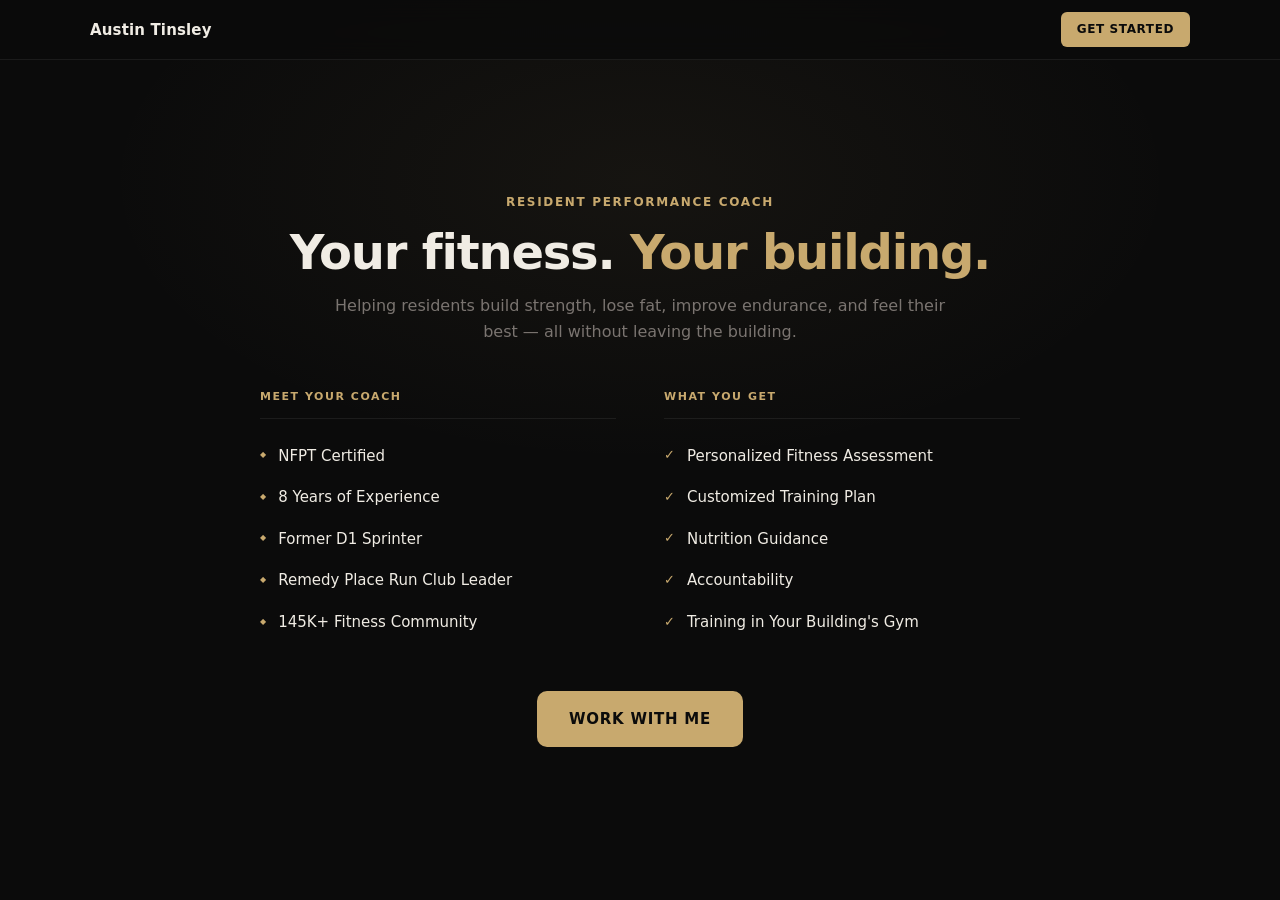
==== commit a71fc34c: "Add Former D1 Sprinter to even out coach column" ====
--- a/index.html
+++ b/index.html
@@ -37,6 +37,7 @@
           <ul class="bullet-list">
             <li><span class="bullet">&#9670;</span>NFPT Certified</li>
             <li><span class="bullet">&#9670;</span>8 Years of Experience</li>
+            <li><span class="bullet">&#9670;</span>Former D1 Sprinter</li>
             <li><span class="bullet">&#9670;</span>Remedy Place Run Club Leader</li>
             <li><span class="bullet">&#9670;</span>145K+ Fitness Community</li>
           </ul>
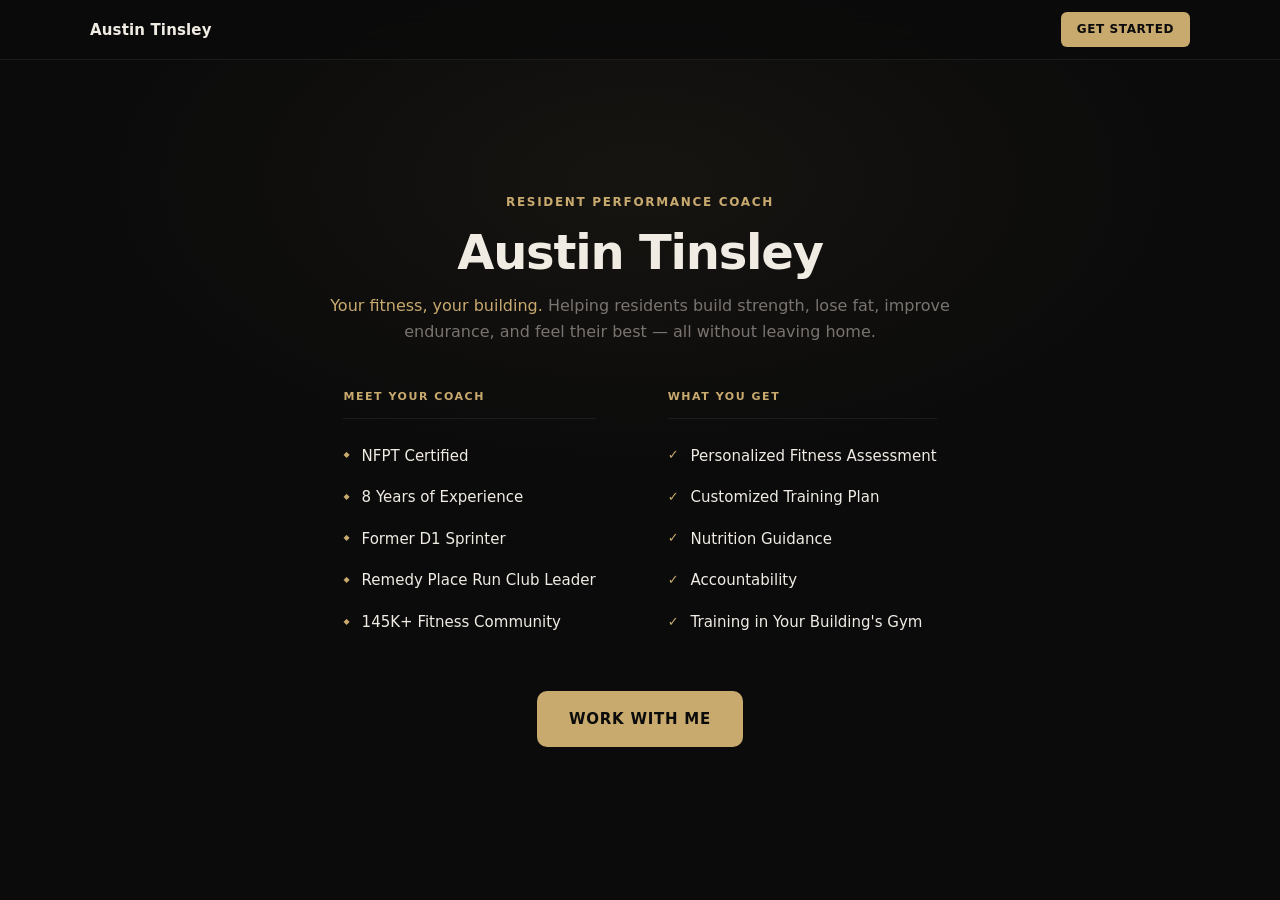
==== commit 96394a4d: "Name as headline, role as eyebrow, tagline in subtitle" ====
--- a/index.html
+++ b/index.html
@@ -23,9 +23,9 @@
 
       <!-- Intro -->
       <p class="hero-eyebrow">Resident Performance Coach</p>
-      <h1 class="hero-headline">Your fitness. <span class="accent">Your building.</span></h1>
+      <h1 class="hero-headline">Austin Tinsley</h1>
       <p class="hero-sub">
-        Helping residents build strength, lose fat, improve endurance, and feel their best — all without leaving the building.
+        <span class="accent">Your fitness, your building.</span> Helping residents build strength, lose fat, improve endurance, and feel their best — all without leaving home.
       </p>
 
       <!-- Two columns -->
--- a/styles.css
+++ b/styles.css
@@ -462,17 +462,17 @@
 /* Two-column bullet lists */
 .lists-grid {
   display: grid;
-  grid-template-columns: 1fr;
+  grid-template-columns: auto;
+  justify-content: center;
   gap: 2.5rem;
-  max-width: 760px;
   margin: 0 auto 2.5rem;
   text-align: left;
 }
 
 @media (min-width: 640px) {
   .lists-grid {
-    grid-template-columns: 1fr 1fr;
-    gap: 3rem;
+    grid-template-columns: auto auto;
+    gap: 4.5rem;
   }
 }
 
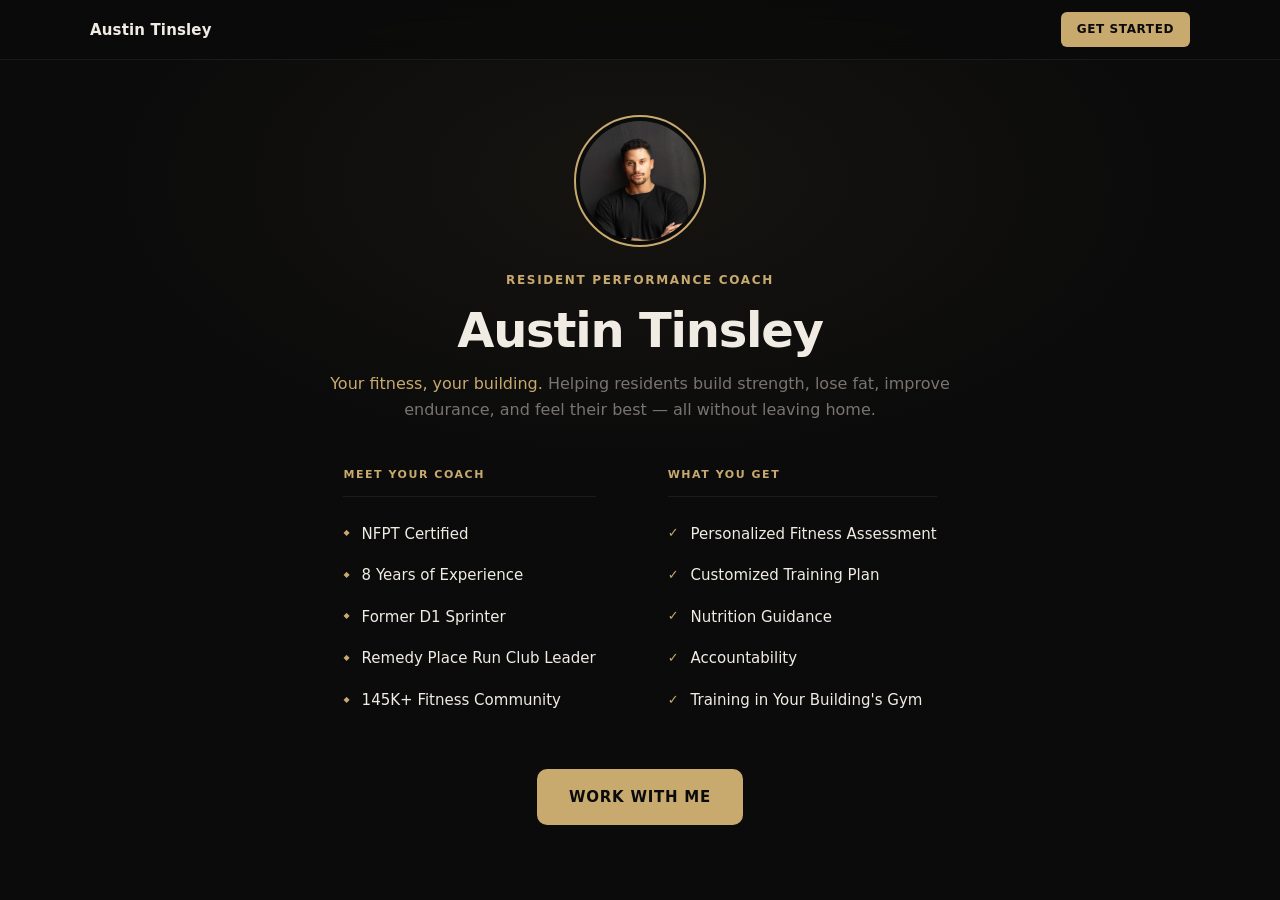
==== commit 7ebb5300: "Add circular headshot above name" ====
--- a/index.html
+++ b/index.html
@@ -22,6 +22,7 @@
     <div class="onepager">
 
       <!-- Intro -->
+      <img src="austin.jpg" alt="Austin Tinsley" class="hero-photo">
       <p class="hero-eyebrow">Resident Performance Coach</p>
       <h1 class="hero-headline">Austin Tinsley</h1>
       <p class="hero-sub">
--- a/styles.css
+++ b/styles.css
@@ -421,6 +421,19 @@
   position: relative;
 }
 
+.hero-photo {
+  width: 132px;
+  height: 132px;
+  border-radius: 50%;
+  object-fit: cover;
+  object-position: center 18%;
+  border: 2px solid var(--accent);
+  padding: 4px;
+  background: var(--bg);
+  margin: 0 auto 1.5rem;
+  display: block;
+}
+
 .hero-eyebrow {
   font-size: 0.75rem;
   font-weight: 600;
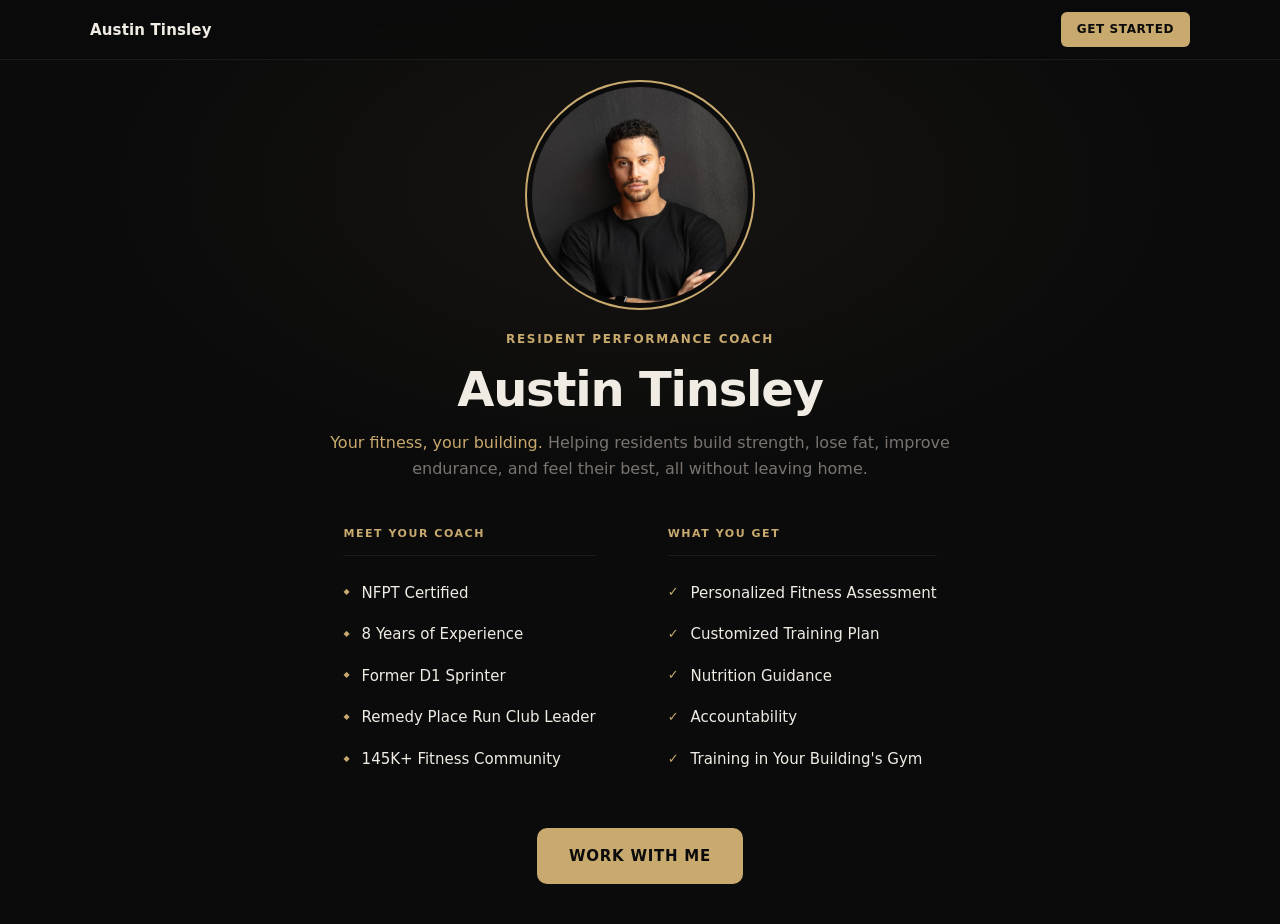
==== commit a4eb58b6: "Remove em dash from tagline and flyer wordmark above photo" ====
--- a/index.html
+++ b/index.html
@@ -26,7 +26,7 @@
       <p class="hero-eyebrow">Resident Performance Coach</p>
       <h1 class="hero-headline">Austin Tinsley</h1>
       <p class="hero-sub">
-        <span class="accent">Your fitness, your building.</span> Helping residents build strength, lose fat, improve endurance, and feel their best — all without leaving home.
+        <span class="accent">Your fitness, your building.</span> Helping residents build strength, lose fat, improve endurance, and feel their best, all without leaving home.
       </p>
 
       <!-- Two columns -->
--- a/styles.css
+++ b/styles.css
@@ -300,6 +300,15 @@
   color: var(--text-muted);
 }
 
+/* Calendly embed inside success screen */
+.calendly-embed {
+  min-width: 320px;
+  height: 680px;
+  margin-top: 1.5rem;
+  border-radius: var(--radius);
+  overflow: hidden;
+}
+
 /* --- Error banner ---------------------------------------------------------- */
 .error-banner {
   background: var(--error-bg);
@@ -422,15 +431,15 @@
 }
 
 .hero-photo {
-  width: 132px;
-  height: 132px;
+  width: 230px;
+  height: 230px;
   border-radius: 50%;
   object-fit: cover;
   object-position: center 18%;
   border: 2px solid var(--accent);
-  padding: 4px;
+  padding: 5px;
   background: var(--bg);
-  margin: 0 auto 1.5rem;
+  margin: 0 auto 1.25rem;
   display: block;
 }
 
